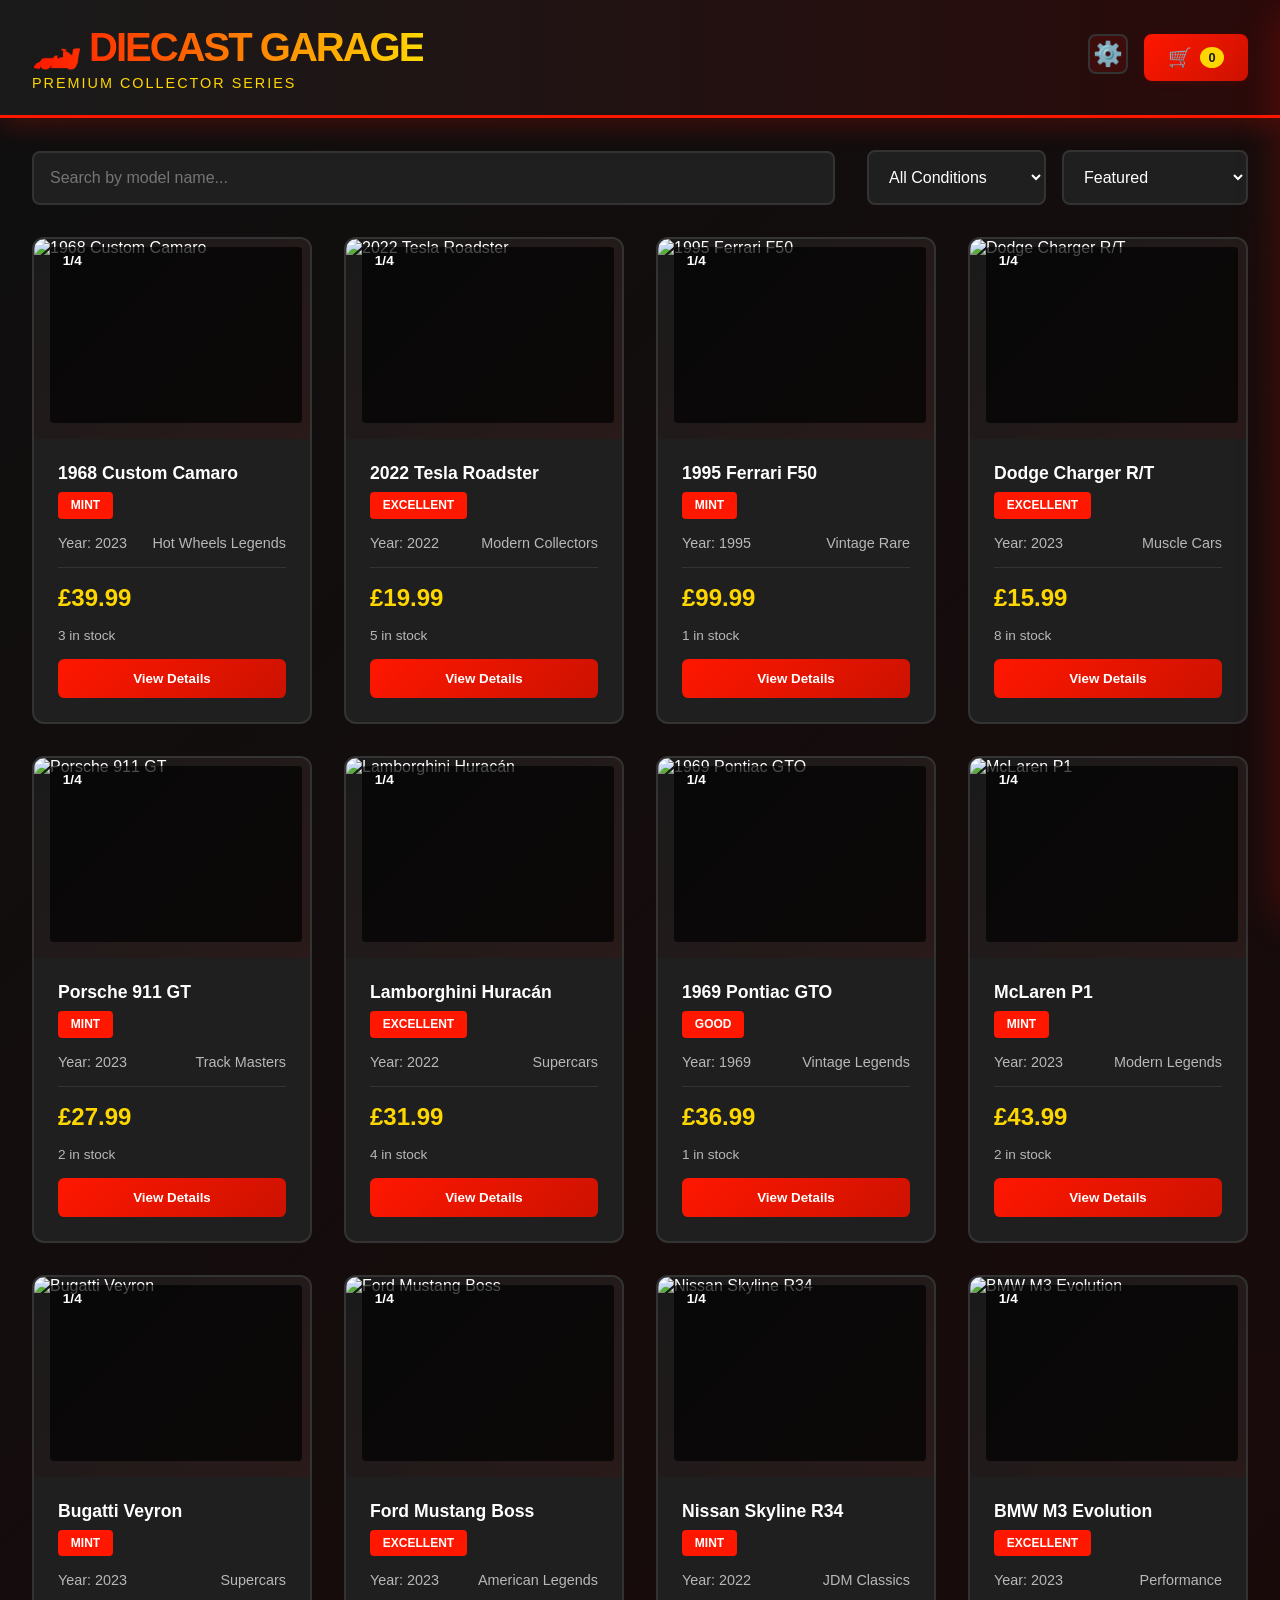
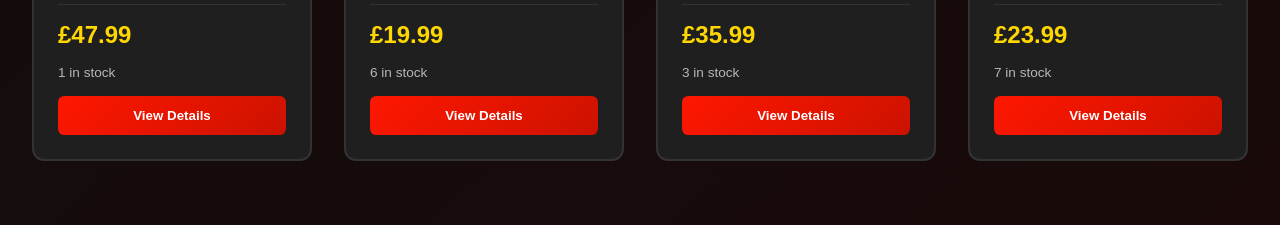
==== index.html @ 1dd098b0 "Add files via upload" ====
<!DOCTYPE html>
<html lang="en">
<head>
    <meta charset="UTF-8">
    <meta name="viewport" content="width=device-width, initial-scale=1.0">
    <title>Diecast Garage</title>
    <link rel="stylesheet" href="styles.css">
</head>
<body>
    <!-- Header -->
    <header class="header">
        <div class="header-content">
            <div class="logo">
                <h1>🏎️ DIECAST GARAGE</h1>
                <p class="tagline">Premium Collector Series</p>
            </div>
            <nav class="nav-controls">
                <a href="admin.html" class="admin-link" title="Admin Panel">⚙️</a>
                <button class="cart-btn" id="cartBtn">
                    <span class="cart-icon">🛒</span>
                    <span class="cart-count" id="cartCount">0</span>
                </button>
            </nav>
        </div>
    </header>

    <!-- Filter & Search -->
    <section class="controls-section">
        <div class="search-box">
            <input type="text" id="searchInput" placeholder="Search by model name...">
        </div>
        <div class="filter-controls">
            <select id="filterCondition">
                <option value="">All Conditions</option>
                <option value="mint">Mint in Box (MIB)</option>
                <option value="excellent">Excellent</option>
                <option value="good">Good</option>
            </select>
            <select id="filterSort">
                <option value="featured">Featured</option>
                <option value="price-low">Price: Low to High</option>
                <option value="price-high">Price: High to Low</option>
                <option value="newest">Newest First</option>
            </select>
        </div>
    </section>

    <!-- Products Grid -->
    <main class="products-container">
        <div class="products-grid" id="productsGrid">
            <!-- Products populated by JavaScript -->
        </div>
    </main>

    <!-- Product Detail Modal -->
    <div class="modal" id="productModal">
        <div class="modal-content">
            <button class="modal-close" id="closeModal">&times;</button>
            <div class="modal-body">
                <div class="modal-image-gallery">
                    <div class="image-display">
                        <img id="modalMainImage" src="" alt="Product image" class="modal-main-img">
                        <div class="image-nav">
                            <button class="nav-btn prev-btn" id="prevImageBtn">❮</button>
                            <button class="nav-btn next-btn" id="nextImageBtn">❯</button>
                        </div>
                        <div class="image-counter" id="imageCounter">1/4</div>
                    </div>
                    <div class="thumbnail-gallery">
                        <div id="thumbnailContainer" class="thumbnails">
                            <!-- Thumbnails populated by JavaScript -->
                        </div>
                    </div>
                </div>
                <div class="modal-info">
                    <h2 id="modalTitle"></h2>
                    <p class="modal-condition" id="modalCondition"></p>
                    <p class="modal-description" id="modalDescription"></p>
                    
                    <div class="modal-details">
                        <div class="detail-row">
                            <span class="detail-label">Year:</span>
                            <span id="modalYear"></span>
                        </div>
                        <div class="detail-row">
                            <span class="detail-label">Series:</span>
                            <span id="modalSeries"></span>
                        </div>
                        <div class="detail-row">
                            <span class="detail-label">Quantity Available:</span>
                            <span id="modalQty"></span>
                        </div>
                    </div>

                    <div class="modal-pricing">
                        <div class="price-tag">
                            <span class="price-label">Price</span>
                            <span class="price-value" id="modalPrice"></span>
                        </div>
                    </div>

                    <div class="modal-actions">
                        <div class="quantity-selector">
                            <button class="qty-btn" id="decreaseQty">−</button>
                            <input type="number" id="quantityInput" value="1" min="1">
                            <button class="qty-btn" id="increaseQty">+</button>
                        </div>
                        <button class="add-cart-btn" id="addToCartBtn">Add to Cart</button>
                    </div>
                </div>
            </div>
        </div>
    </div>

    <!-- Shopping Cart Sidebar -->
    <aside class="cart-sidebar" id="cartSidebar">
        <div class="cart-header">
            <h3>Shopping Cart</h3>
            <button class="cart-close" id="closeCart">&times;</button>
        </div>
        <div class="cart-items" id="cartItems">
            <!-- Cart items populated by JavaScript -->
        </div>
        <div class="cart-summary">
            <div class="summary-row">
                <span>Subtotal:</span>
                <span id="subtotal">$0.00</span>
            </div>
            <div class="summary-row">
                <span>Shipping:</span>
                <span id="shipping">$0.00</span>
            </div>
            <div class="summary-row total">
                <span>Total:</span>
                <span id="total">$0.00</span>
            </div>
        </div>
        <div class="cart-actions">
            <button class="checkout-btn" id="checkoutBtn">Proceed to Checkout</button>
            <button class="continue-shopping" id="continueShopping">Continue Shopping</button>
        </div>
    </aside>

    <!-- Checkout Modal -->
    <div class="modal" id="checkoutModal">
        <div class="modal-content checkout-modal">
            <button class="modal-close" id="closeCheckout">&times;</button>
            <h2>Checkout</h2>
            
            <form id="checkoutForm" class="checkout-form">
                <fieldset>
                    <legend>Shipping Information</legend>
                    <div class="form-group">
                        <label for="firstName">First Name *</label>
                        <input type="text" id="firstName" required>
                    </div>
                    <div class="form-group">
                        <label for="lastName">Last Name *</label>
                        <input type="text" id="lastName" required>
                    </div>
                    <div class="form-group">
                        <label for="email">Email Address *</label>
                        <input type="email" id="email" required>
                    </div>
                    <div class="form-group">
                        <label for="address">Street Address *</label>
                        <input type="text" id="address" required>
                    </div>
                    <div class="form-group form-row">
                        <div>
                            <label for="city">City/Town *</label>
                            <input type="text" id="city" required>
                        </div>
                        <div>
                            <label for="state">County/Region *</label>
                            <input type="text" id="state" required>
                        </div>
                        <div>
                            <label for="zip">Postcode *</label>
                            <input type="text" id="zip" required>
                        </div>
                    </div>
                    <div class="form-group">
                        <label for="country">Country *</label>
                        <input type="text" id="country" value="United Kingdom" required>
                    </div>
                </fieldset>

                <div class="order-summary">
                    <h3>Order Summary</h3>
                    <div id="checkoutSummary"></div>
                </div>

                <div class="payment-section">
                    <h3>Payment Method</h3>
                    <div id="paypalButtonContainer"></div>
                </div>
            </form>
        </div>
    </div>

    <!-- Empty Cart Message -->
    <div class="empty-state" id="emptyCart" style="display: none;">
        <p>Your cart is empty</p>
    </div>

    <!-- Return to Top Button -->
    <button class="return-to-top" id="returnToTop" title="Back to top">▲</button>

    <!-- Overlay for modals -->
    <div class="overlay" id="overlay"></div>

    <!-- PayPal SDK -->
    <!-- Replace YOUR_PAYPAL_CLIENT_ID with your actual Client ID from PayPal Developer Dashboard -->
    <script src="https://www.paypal.com/sdk/js?client-id=YOUR_PAYPAL_CLIENT_ID&currency=GBP"></script>
    
    <!-- Main Application Script -->
    <script src="script.js"></script>
</body>
</html>
---- styles.css ----
/* ===== CSS CUSTOM PROPERTIES ===== */
:root {
    --primary-red: #FF1700;
    --primary-black: #1a1a1a;
    --primary-gold: #FFD700;
    --accent-silver: #E8E8E8;
    --bg-dark: #0f0f0f;
    --bg-card: #1f1f1f;
    --text-primary: #ffffff;
    --text-secondary: #b8b8b8;
    --border-color: #333333;
    --shadow-sm: 0 2px 8px rgba(255, 23, 0, 0.1);
    --shadow-md: 0 8px 24px rgba(255, 23, 0, 0.2);
    --shadow-lg: 0 16px 40px rgba(255, 23, 0, 0.25);
}

/* ===== GLOBAL STYLES ===== */
* {
    margin: 0;
    padding: 0;
    box-sizing: border-box;
}

html {
    scroll-behavior: smooth;
}

body {
    font-family: 'Segoe UI', Trebuchet MS, sans-serif;
    background: linear-gradient(135deg, var(--bg-dark) 0%, #1a0a0a 100%);
    color: var(--text-primary);
    min-height: 100vh;
    overflow-x: hidden;
}

/* ===== HEADER ===== */
.header {
    background: linear-gradient(90deg, var(--primary-black) 0%, #2a0a0a 100%);
    border-bottom: 3px solid var(--primary-red);
    padding: 1.5rem 0;
    position: sticky;
    top: 0;
    z-index: 100;
    box-shadow: var(--shadow-md);
}

.header-content {
    max-width: 1400px;
    margin: 0 auto;
    padding: 0 2rem;
    display: flex;
    justify-content: space-between;
    align-items: center;
}

.logo h1 {
    font-size: 2.5rem;
    font-weight: 900;
    letter-spacing: -2px;
    background: linear-gradient(90deg, var(--primary-red), var(--primary-gold));
    -webkit-background-clip: text;
    -webkit-text-fill-color: transparent;
    background-clip: text;
    animation: pulse-glow 3s ease-in-out infinite;
}

.tagline {
    font-size: 0.9rem;
    color: var(--primary-gold);
    letter-spacing: 2px;
    text-transform: uppercase;
    margin-top: 0.25rem;
}

@keyframes pulse-glow {
    0%, 100% { filter: drop-shadow(0 0 0px rgba(255, 23, 0, 0)); }
    50% { filter: drop-shadow(0 0 8px rgba(255, 23, 0, 0.6)); }
}

.nav-controls {
    display: flex;
    gap: 1rem;
}

.admin-link {
    font-size: 1.5rem;
    cursor: pointer;
    transition: all 0.3s ease;
    display: flex;
    align-items: center;
    justify-content: center;
    width: 2.5rem;
    height: 2.5rem;
    border-radius: 0.5rem;
    background: rgba(255, 23, 0, 0.1);
    border: 2px solid var(--border-color);
    text-decoration: none;
}

.admin-link:hover {
    background: var(--primary-red);
    border-color: var(--primary-red);
    transform: rotate(10deg);
}

.cart-btn {
    position: relative;
    background: linear-gradient(135deg, var(--primary-red), #cc1200);
    border: none;
    padding: 0.75rem 1.5rem;
    border-radius: 0.5rem;
    cursor: pointer;
    font-size: 1.2rem;
    display: flex;
    align-items: center;
    gap: 0.5rem;
    color: white;
    font-weight: 600;
    transition: all 0.3s ease;
    box-shadow: var(--shadow-sm);
}

.cart-btn:hover {
    transform: translateY(-2px);
    box-shadow: var(--shadow-md);
}

.cart-count {
    background: var(--primary-gold);
    color: var(--primary-black);
    font-size: 0.8rem;
    padding: 0.2rem 0.5rem;
    border-radius: 50%;
    font-weight: bold;
    min-width: 24px;
    text-align: center;
}

/* ===== CONTROLS SECTION ===== */
.controls-section {
    max-width: 1400px;
    margin: 2rem auto;
    padding: 0 2rem;
    display: grid;
    grid-template-columns: 1fr auto;
    gap: 2rem;
    align-items: center;
}

.search-box input {
    width: 100%;
    padding: 1rem;
    background: var(--bg-card);
    border: 2px solid var(--border-color);
    border-radius: 0.5rem;
    color: var(--text-primary);
    font-size: 1rem;
    transition: border-color 0.3s ease;
}

.search-box input:focus {
    outline: none;
    border-color: var(--primary-red);
}

.filter-controls {
    display: flex;
    gap: 1rem;
}

.filter-controls select {
    padding: 1rem;
    background: var(--bg-card);
    border: 2px solid var(--border-color);
    border-radius: 0.5rem;
    color: var(--text-primary);
    font-size: 1rem;
    cursor: pointer;
    transition: border-color 0.3s ease;
}

.filter-controls select:hover {
    border-color: var(--primary-red);
}

.filter-controls select:focus {
    outline: none;
    border-color: var(--primary-red);
}

/* ===== PRODUCTS GRID ===== */
.products-container {
    max-width: 1400px;
    margin: 0 auto;
    padding: 0 2rem 4rem;
}

.products-grid {
    display: grid;
    grid-template-columns: repeat(auto-fill, minmax(280px, 1fr));
    gap: 2rem;
}

.product-card {
    background: var(--bg-card);
    border: 2px solid var(--border-color);
    border-radius: 0.75rem;
    overflow: hidden;
    cursor: pointer;
    transition: all 0.3s ease;
    animation: fade-in 0.6s ease-out;
}

@keyframes fade-in {
    from {
        opacity: 0;
        transform: translateY(20px);
    }
    to {
        opacity: 1;
        transform: translateY(0);
    }
}

.product-card:hover {
    transform: translateY(-8px);
    border-color: var(--primary-red);
    box-shadow: var(--shadow-lg);
}

.product-image {
    width: 100%;
    height: 200px;
    background: linear-gradient(135deg, #1a1a1a, #2a1a1a);
    display: flex;
    align-items: center;
    justify-content: center;
    overflow: hidden;
    position: relative;
}

.product-img {
    width: 100%;
    height: 100%;
    object-fit: cover;
    transition: transform 0.3s ease;
}

.product-card:hover .product-img {
    transform: scale(1.05);
}

.image-counter {
    position: absolute;
    top: 0.5rem;
    right: 0.5rem;
    background: rgba(255, 23, 0, 0.85);
    color: white;
    padding: 0.3rem 0.6rem;
    border-radius: 0.25rem;
    font-size: 0.7rem;
    font-weight: bold;
}

.product-details {
    padding: 1.5rem;
}

.product-title {
    font-size: 1.1rem;
    font-weight: 700;
    margin-bottom: 0.5rem;
    color: var(--text-primary);
}

.product-condition {
    display: inline-block;
    font-size: 0.75rem;
    padding: 0.4rem 0.8rem;
    background: var(--primary-red);
    color: white;
    border-radius: 0.25rem;
    margin-bottom: 1rem;
    text-transform: uppercase;
    font-weight: 600;
}

.product-meta {
    display: flex;
    justify-content: space-between;
    font-size: 0.9rem;
    color: var(--text-secondary);
    margin-bottom: 1rem;
    padding-bottom: 1rem;
    border-bottom: 1px solid var(--border-color);
}

.product-price {
    font-size: 1.5rem;
    font-weight: 900;
    color: var(--primary-gold);
    margin-bottom: 1rem;
}

.product-stock {
    font-size: 0.85rem;
    color: var(--text-secondary);
    margin-bottom: 1rem;
}

.product-action {
    width: 100%;
    padding: 0.75rem;
    background: linear-gradient(135deg, var(--primary-red), #cc1200);
    border: none;
    border-radius: 0.4rem;
    color: white;
    font-weight: 600;
    cursor: pointer;
    transition: all 0.3s ease;
}

.product-action:hover {
    transform: scale(1.02);
}

/* ===== MODAL STYLES ===== */
.modal {
    display: none;
    position: fixed;
    top: 0;
    left: 0;
    right: 0;
    bottom: 0;
    z-index: 1000;
    align-items: center;
    justify-content: center;
    padding: 1rem;
}

.modal.active {
    display: flex;
    animation: modal-fade-in 0.3s ease;
}

@keyframes modal-fade-in {
    from { opacity: 0; }
    to { opacity: 1; }
}

.modal-content {
    background: var(--bg-card);
    border: 2px solid var(--primary-red);
    border-radius: 1rem;
    max-width: 800px;
    width: 100%;
    max-height: 90vh;
    overflow-y: auto;
    position: relative;
    animation: modal-slide-up 0.3s ease;
}

@keyframes modal-slide-up {
    from {
        transform: translateY(50px);
        opacity: 0;
    }
    to {
        transform: translateY(0);
        opacity: 1;
    }
}

.modal-close {
    position: absolute;
    top: 1.5rem;
    right: 1.5rem;
    background: var(--primary-red);
    border: none;
    width: 2.5rem;
    height: 2.5rem;
    border-radius: 50%;
    color: white;
    font-size: 2rem;
    cursor: pointer;
    display: flex;
    align-items: center;
    justify-content: center;
    transition: all 0.3s ease;
    z-index: 10;
}

.modal-close:hover {
    transform: rotate(90deg) scale(1.1);
}

.modal-body {
    display: grid;
    grid-template-columns: 1fr 1fr;
    gap: 2rem;
    padding: 2rem;
}

.modal-image-gallery {
    display: flex;
    flex-direction: column;
    gap: 1rem;
}

.image-display {
    position: relative;
    background: linear-gradient(135deg, #1a1a1a, #2a1a1a);
    border-radius: 0.75rem;
    display: flex;
    align-items: center;
    justify-content: center;
    aspect-ratio: 1;
    border: 2px solid var(--border-color);
    overflow: hidden;
}

.modal-main-img {
    width: 100%;
    height: 100%;
    object-fit: cover;
    animation: image-fade-in 0.3s ease;
}

@keyframes image-fade-in {
    from {
        opacity: 0;
    }
    to {
        opacity: 1;
    }
}

.image-nav {
    position: absolute;
    top: 0;
    left: 0;
    right: 0;
    bottom: 0;
    display: flex;
    justify-content: space-between;
    align-items: center;
    padding: 1rem;
    pointer-events: none;
}

.nav-btn {
    background: rgba(255, 23, 0, 0.9);
    border: none;
    color: white;
    width: 2.5rem;
    height: 2.5rem;
    border-radius: 50%;
    font-size: 1.5rem;
    cursor: pointer;
    display: flex;
    align-items: center;
    justify-content: center;
    transition: all 0.3s ease;
    pointer-events: all;
    font-weight: bold;
}

.nav-btn:hover {
    background: rgba(255, 23, 0, 1);
    transform: scale(1.1);
}

.nav-btn:active {
    transform: scale(0.95);
}

.prev-btn, .next-btn {
    z-index: 10;
}

.image-counter {
    position: absolute;
    bottom: 1rem;
    left: 1rem;
    background: rgba(0, 0, 0, 0.7);
    color: white;
    padding: 0.4rem 0.8rem;
    border-radius: 0.25rem;
    font-size: 0.85rem;
    font-weight: bold;
    z-index: 5;
}

.thumbnail-gallery {
    display: flex;
    gap: 0.75rem;
}

.thumbnails {
    display: grid;
    grid-template-columns: repeat(4, 1fr);
    gap: 0.75rem;
}

.thumbnail {
    aspect-ratio: 1;
    border: 2px solid var(--border-color);
    border-radius: 0.4rem;
    overflow: hidden;
    cursor: pointer;
    transition: all 0.3s ease;
    background: linear-gradient(135deg, #1a1a1a, #2a1a1a);
}

.thumbnail img {
    width: 100%;
    height: 100%;
    object-fit: cover;
}

.thumbnail:hover {
    border-color: var(--primary-red);
    transform: scale(1.05);
}

.thumbnail.active {
    border-color: var(--primary-gold);
    box-shadow: 0 0 8px rgba(255, 215, 0, 0.5);
}

.modal-info h2 {
    font-size: 1.8rem;
    margin-bottom: 1rem;
    color: var(--primary-gold);
}

.modal-condition {
    display: inline-block;
    background: var(--primary-red);
    color: white;
    padding: 0.5rem 1rem;
    border-radius: 0.25rem;
    font-weight: 600;
    margin-bottom: 1.5rem;
    text-transform: uppercase;
    font-size: 0.85rem;
}

.modal-description {
    color: var(--text-secondary);
    line-height: 1.6;
    margin-bottom: 1.5rem;
}

.modal-details {
    background: var(--bg-dark);
    padding: 1rem;
    border-radius: 0.5rem;
    margin-bottom: 1.5rem;
}

.detail-row {
    display: flex;
    justify-content: space-between;
    padding: 0.5rem 0;
    border-bottom: 1px solid var(--border-color);
}

.detail-row:last-child {
    border-bottom: none;
}

.detail-label {
    font-weight: 600;
    color: var(--text-secondary);
}

.modal-pricing {
    background: linear-gradient(135deg, var(--primary-red), #cc1200);
    padding: 1rem;
    border-radius: 0.5rem;
    margin-bottom: 1.5rem;
}

.price-tag {
    display: flex;
    justify-content: space-between;
    align-items: center;
}

.price-label {
    font-size: 0.9rem;
    font-weight: 600;
    text-transform: uppercase;
    letter-spacing: 1px;
}

.price-value {
    font-size: 2rem;
    font-weight: 900;
    color: var(--primary-gold);
}

.modal-actions {
    display: flex;
    gap: 1rem;
}

.quantity-selector {
    display: flex;
    border: 2px solid var(--border-color);
    border-radius: 0.4rem;
    overflow: hidden;
}

.qty-btn {
    background: var(--bg-dark);
    border: none;
    color: var(--text-primary);
    width: 2.5rem;
    cursor: pointer;
    font-size: 1.2rem;
    font-weight: bold;
    transition: all 0.3s ease;
}

.qty-btn:hover {
    background: var(--primary-red);
}

#quantityInput {
    border: none;
    background: var(--bg-dark);
    color: var(--text-primary);
    width: 3rem;
    text-align: center;
    font-size: 1rem;
    font-weight: bold;
}

#quantityInput:focus {
    outline: none;
}

.add-cart-btn {
    flex: 1;
    padding: 0.75rem;
    background: linear-gradient(135deg, var(--primary-red), #cc1200);
    border: none;
    border-radius: 0.4rem;
    color: white;
    font-weight: 600;
    cursor: pointer;
    transition: all 0.3s ease;
}

.add-cart-btn:hover {
    transform: scale(1.02);
}

/* ===== CART SIDEBAR ===== */
.cart-sidebar {
    position: fixed;
    right: -400px;
    top: 0;
    width: 400px;
    height: 100vh;
    background: var(--bg-card);
    border-left: 3px solid var(--primary-red);
    display: flex;
    flex-direction: column;
    z-index: 999;
    transition: right 0.3s ease;
    box-shadow: var(--shadow-lg);
}

.cart-sidebar.active {
    right: 0;
}

.cart-header {
    display: flex;
    justify-content: space-between;
    align-items: center;
    padding: 1.5rem;
    border-bottom: 2px solid var(--border-color);
}

.cart-header h3 {
    font-size: 1.5rem;
    color: var(--primary-gold);
}

.cart-close {
    background: var(--primary-red);
    border: none;
    color: white;
    width: 2rem;
    height: 2rem;
    border-radius: 50%;
    cursor: pointer;
    font-size: 1.5rem;
    display: flex;
    align-items: center;
    justify-content: center;
}

.cart-items {
    flex: 1;
    overflow-y: auto;
    padding: 1rem;
}

.cart-item {
    background: var(--bg-dark);
    padding: 1rem;
    border-radius: 0.5rem;
    margin-bottom: 1rem;
    display: flex;
    justify-content: space-between;
    align-items: center;
    border: 1px solid var(--border-color);
}

.cart-item-info h4 {
    font-size: 0.95rem;
    margin-bottom: 0.25rem;
}

.cart-item-price {
    color: var(--primary-gold);
    font-weight: bold;
}

.cart-item-qty {
    color: var(--text-secondary);
    font-size: 0.85rem;
}

.cart-item-remove {
    background: var(--primary-red);
    border: none;
    color: white;
    padding: 0.4rem 0.8rem;
    border-radius: 0.3rem;
    cursor: pointer;
    font-size: 0.8rem;
    transition: all 0.3s ease;
}

.cart-item-remove:hover {
    transform: scale(1.05);
}

.cart-summary {
    padding: 1.5rem;
    border-top: 2px solid var(--border-color);
    border-bottom: 2px solid var(--border-color);
}

.summary-row {
    display: flex;
    justify-content: space-between;
    margin-bottom: 0.5rem;
    color: var(--text-secondary);
}

.summary-row.total {
    font-size: 1.2rem;
    font-weight: 900;
    color: var(--primary-gold);
    margin-top: 1rem;
    padding-top: 1rem;
    border-top: 1px solid var(--border-color);
}

.cart-actions {
    padding: 1.5rem;
    display: flex;
    flex-direction: column;
    gap: 1rem;
}

.checkout-btn {
    width: 100%;
    padding: 1rem;
    background: linear-gradient(135deg, var(--primary-red), #cc1200);
    border: none;
    border-radius: 0.5rem;
    color: white;
    font-weight: 600;
    font-size: 1rem;
    cursor: pointer;
    transition: all 0.3s ease;
}

.checkout-btn:hover {
    transform: scale(1.02);
}

.continue-shopping {
    width: 100%;
    padding: 1rem;
    background: transparent;
    border: 2px solid var(--primary-red);
    border-radius: 0.5rem;
    color: var(--primary-red);
    font-weight: 600;
    cursor: pointer;
    transition: all 0.3s ease;
}

.continue-shopping:hover {
    background: var(--primary-red);
    color: white;
}

/* ===== CHECKOUT MODAL ===== */
.checkout-modal {
    max-width: 600px;
    max-height: 90vh;
}

.checkout-form {
    padding: 2rem;
}

.checkout-form h2 {
    color: var(--primary-gold);
    margin-bottom: 2rem;
}

fieldset {
    border: none;
    margin-bottom: 2rem;
    padding-bottom: 2rem;
    border-bottom: 2px solid var(--border-color);
}

legend {
    font-size: 1.1rem;
    font-weight: 700;
    color: var(--text-primary);
    margin-bottom: 1rem;
}

.form-group {
    margin-bottom: 1rem;
}

.form-row {
    display: grid;
    grid-template-columns: 1fr 1fr 1fr;
    gap: 1rem;
}

.form-group label {
    display: block;
    margin-bottom: 0.5rem;
    font-weight: 600;
    color: var(--text-secondary);
}

.form-group input {
    width: 100%;
    padding: 0.75rem;
    background: var(--bg-dark);
    border: 2px solid var(--border-color);
    border-radius: 0.4rem;
    color: var(--text-primary);
    font-size: 1rem;
    transition: border-color 0.3s ease;
}

.form-group input:focus {
    outline: none;
    border-color: var(--primary-red);
}

.order-summary {
    background: var(--bg-dark);
    padding: 1.5rem;
    border-radius: 0.5rem;
    margin-bottom: 2rem;
}

.order-summary h3 {
    color: var(--primary-gold);
    margin-bottom: 1rem;
}

.payment-section {
    margin-top: 2rem;
}

.payment-section h3 {
    color: var(--primary-gold);
    margin-bottom: 1.5rem;
}

#paypalButtonContainer {
    margin-top: 1rem;
}

/* ===== OVERLAY ===== */
.overlay {
    display: none;
    position: fixed;
    top: 0;
    left: 0;
    right: 0;
    bottom: 0;
    background: rgba(0, 0, 0, 0.8);
    z-index: 900;
}

.overlay.active {
    display: block;
}

/* ===== EMPTY STATE ===== */
.empty-state {
    text-align: center;
    padding: 4rem 2rem;
    color: var(--text-secondary);
    font-size: 1.2rem;
}

/* ===== RETURN TO TOP BUTTON ===== */
.return-to-top {
    position: fixed;
    bottom: 2rem;
    right: 2rem;
    width: 3rem;
    height: 3rem;
    background: linear-gradient(135deg, var(--primary-red), #cc1200);
    border: none;
    border-radius: 50%;
    color: white;
    font-size: 1.5rem;
    font-weight: bold;
    cursor: pointer;
    display: none;
    align-items: center;
    justify-content: center;
    z-index: 800;
    transition: all 0.3s ease;
    box-shadow: var(--shadow-md);
}

.return-to-top.show {
    display: flex;
}

.return-to-top:hover {
    transform: translateY(-3px);
    box-shadow: var(--shadow-lg);
}

.return-to-top:active {
    transform: translateY(0);
}

/* ===== RESPONSIVE DESIGN ===== */
@media (max-width: 1024px) {
    .products-grid {
        grid-template-columns: repeat(auto-fill, minmax(240px, 1fr));
        gap: 1.5rem;
    }

    .modal-body {
        grid-template-columns: 1fr;
    }

    .controls-section {
        grid-template-columns: 1fr;
        gap: 1rem;
    }
}

@media (max-width: 768px) {
    .header-content {
        flex-direction: column;
        gap: 1rem;
    }

    .logo h1 {
        font-size: 2rem;
    }

    .products-grid {
        grid-template-columns: repeat(auto-fill, minmax(200px, 1fr));
        gap: 1rem;
    }

    .cart-sidebar {
        width: 100%;
        right: -100%;
    }

    .cart-sidebar.active {
        right: 0;
    }

    .form-row {
        grid-template-columns: 1fr;
    }
}

@media (max-width: 480px) {
    .header-content {
        padding: 0 1rem;
    }

    .logo h1 {
        font-size: 1.5rem;
    }

    .products-grid {
        grid-template-columns: 1fr;
    }

    .controls-section {
        padding: 0 1rem;
        margin: 1rem auto;
    }

    .filter-controls {
        flex-direction: column;
    }

    .filter-controls select {
        width: 100%;
    }

    .return-to-top {
        width: 2.5rem;
        height: 2.5rem;
        font-size: 1.2rem;
        bottom: 1.5rem;
        right: 1.5rem;
    }
}
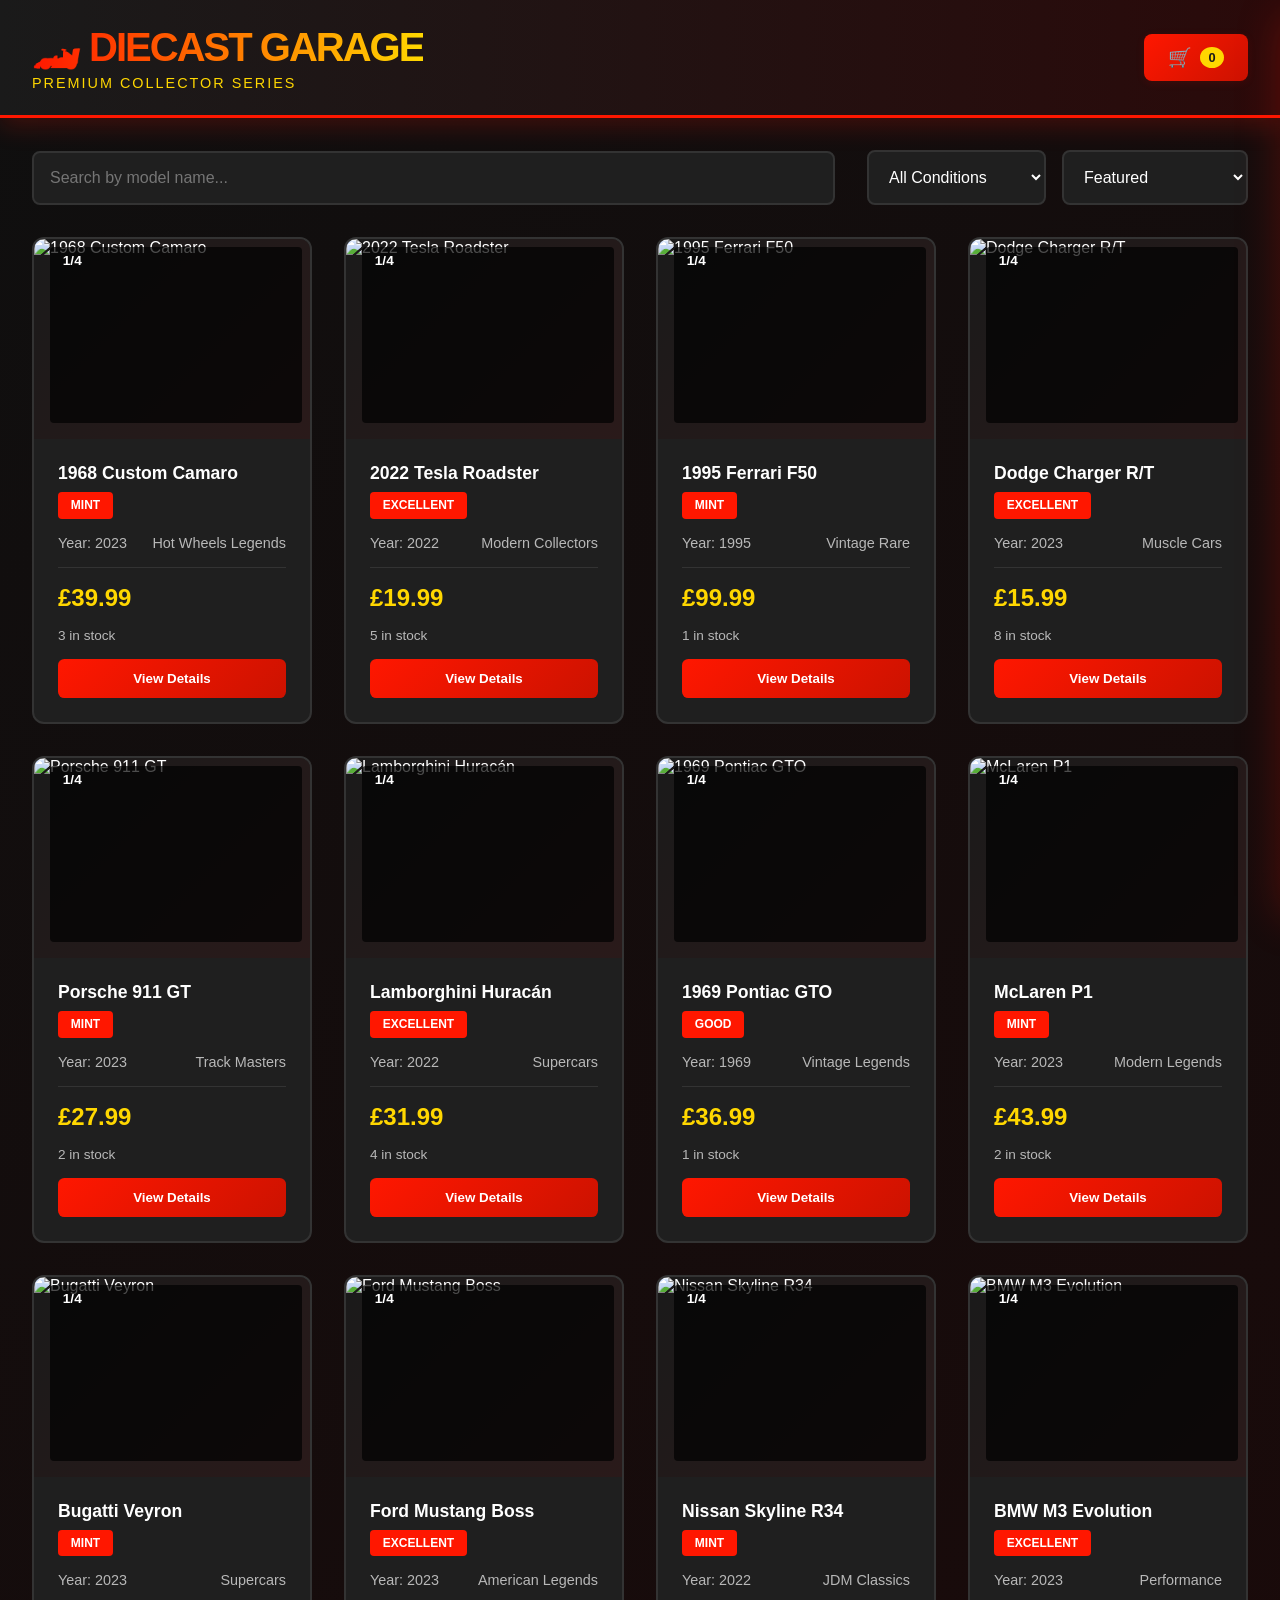
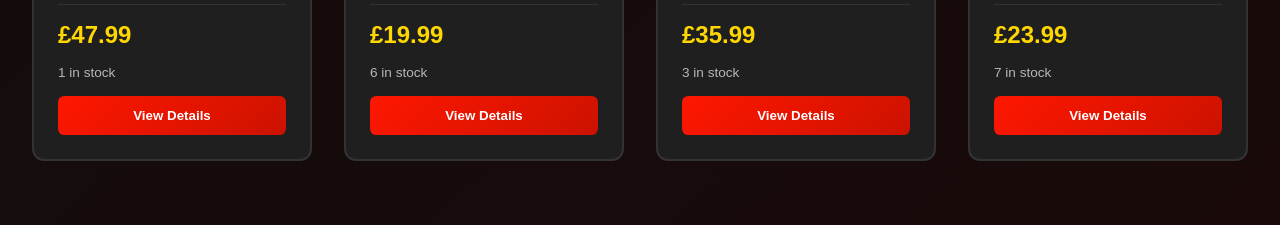
==== commit 7c4af7e0: "Add files via upload" ====
--- a/index.html
+++ b/index.html
@@ -15,7 +15,6 @@
                 <p class="tagline">Premium Collector Series</p>
             </div>
             <nav class="nav-controls">
-                <a href="admin.html" class="admin-link" title="Admin Panel">⚙️</a>
                 <button class="cart-btn" id="cartBtn">
                     <span class="cart-icon">🛒</span>
                     <span class="cart-count" id="cartCount">0</span>
--- a/styles.css
+++ b/styles.css
@@ -82,27 +82,6 @@
     gap: 1rem;
 }
 
-.admin-link {
-    font-size: 1.5rem;
-    cursor: pointer;
-    transition: all 0.3s ease;
-    display: flex;
-    align-items: center;
-    justify-content: center;
-    width: 2.5rem;
-    height: 2.5rem;
-    border-radius: 0.5rem;
-    background: rgba(255, 23, 0, 0.1);
-    border: 2px solid var(--border-color);
-    text-decoration: none;
-}
-
-.admin-link:hover {
-    background: var(--primary-red);
-    border-color: var(--primary-red);
-    transform: rotate(10deg);
-}
-
 .cart-btn {
     position: relative;
     background: linear-gradient(135deg, var(--primary-red), #cc1200);
